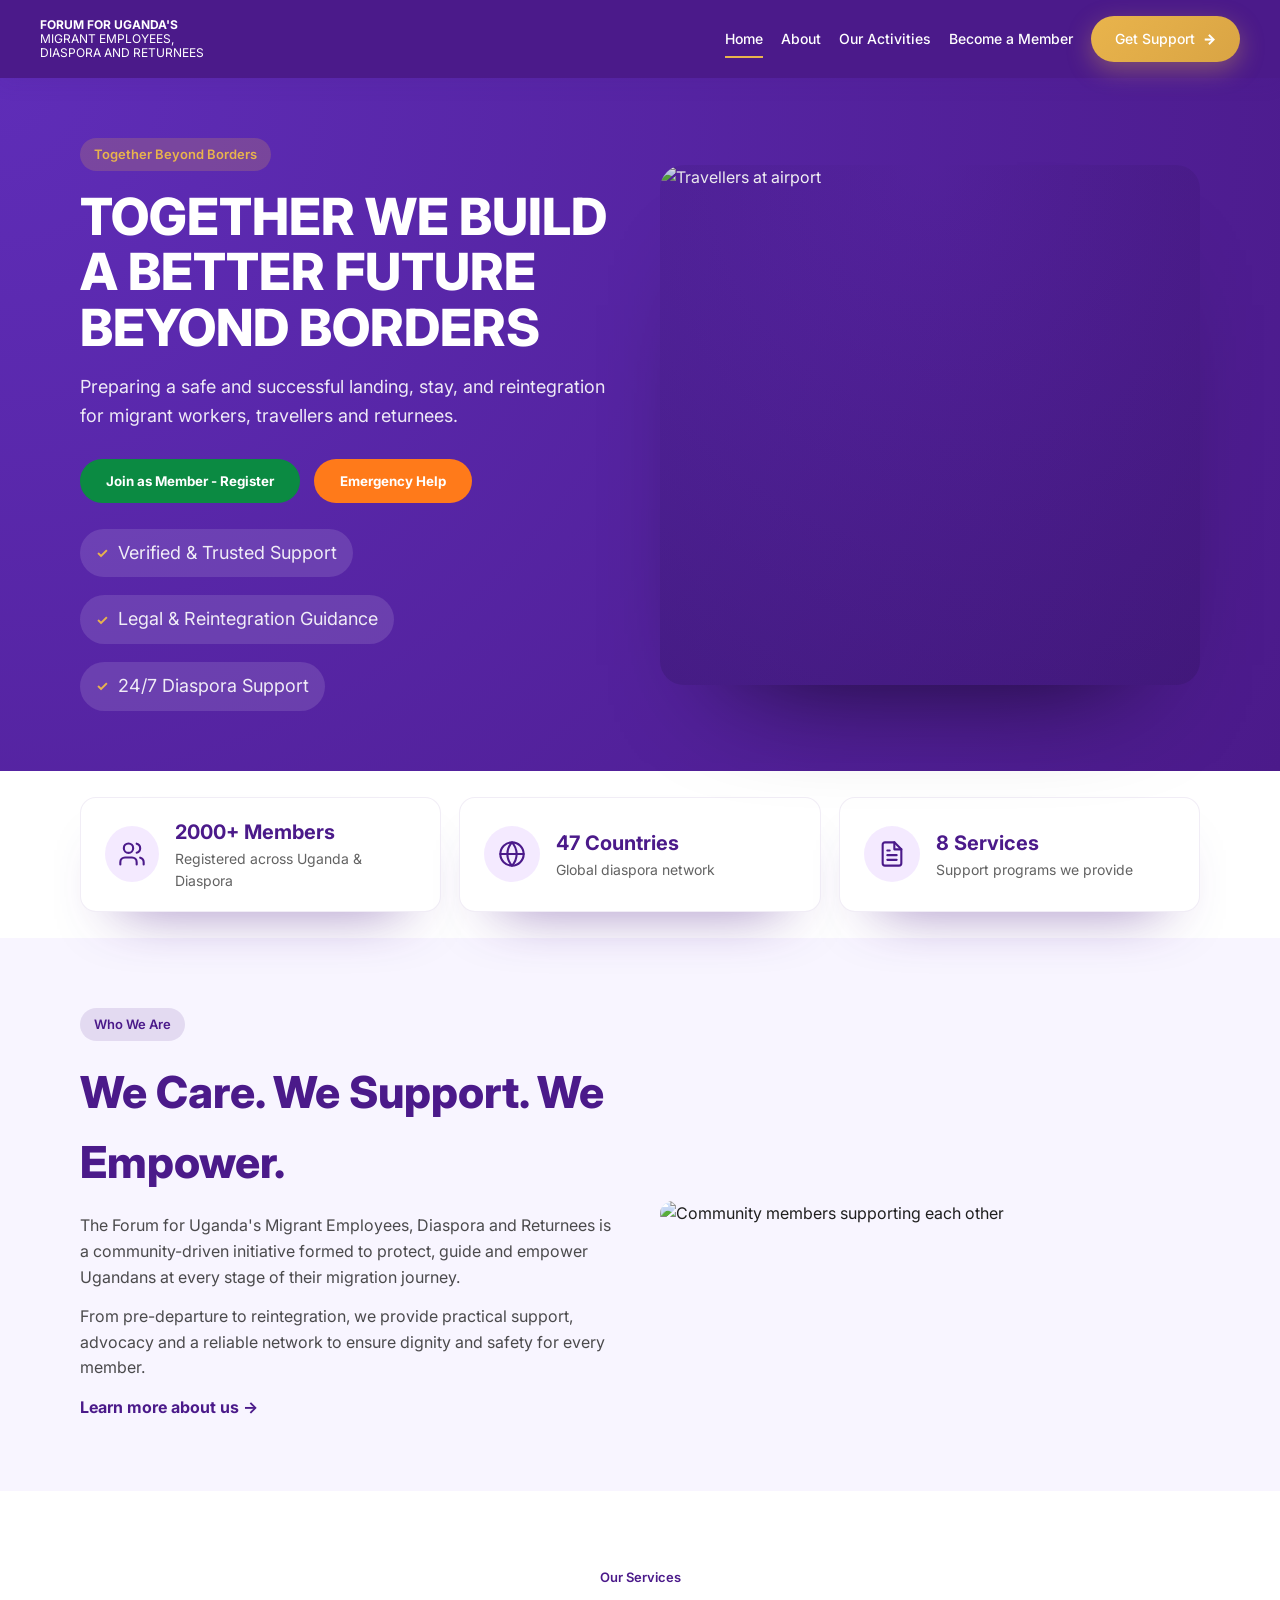
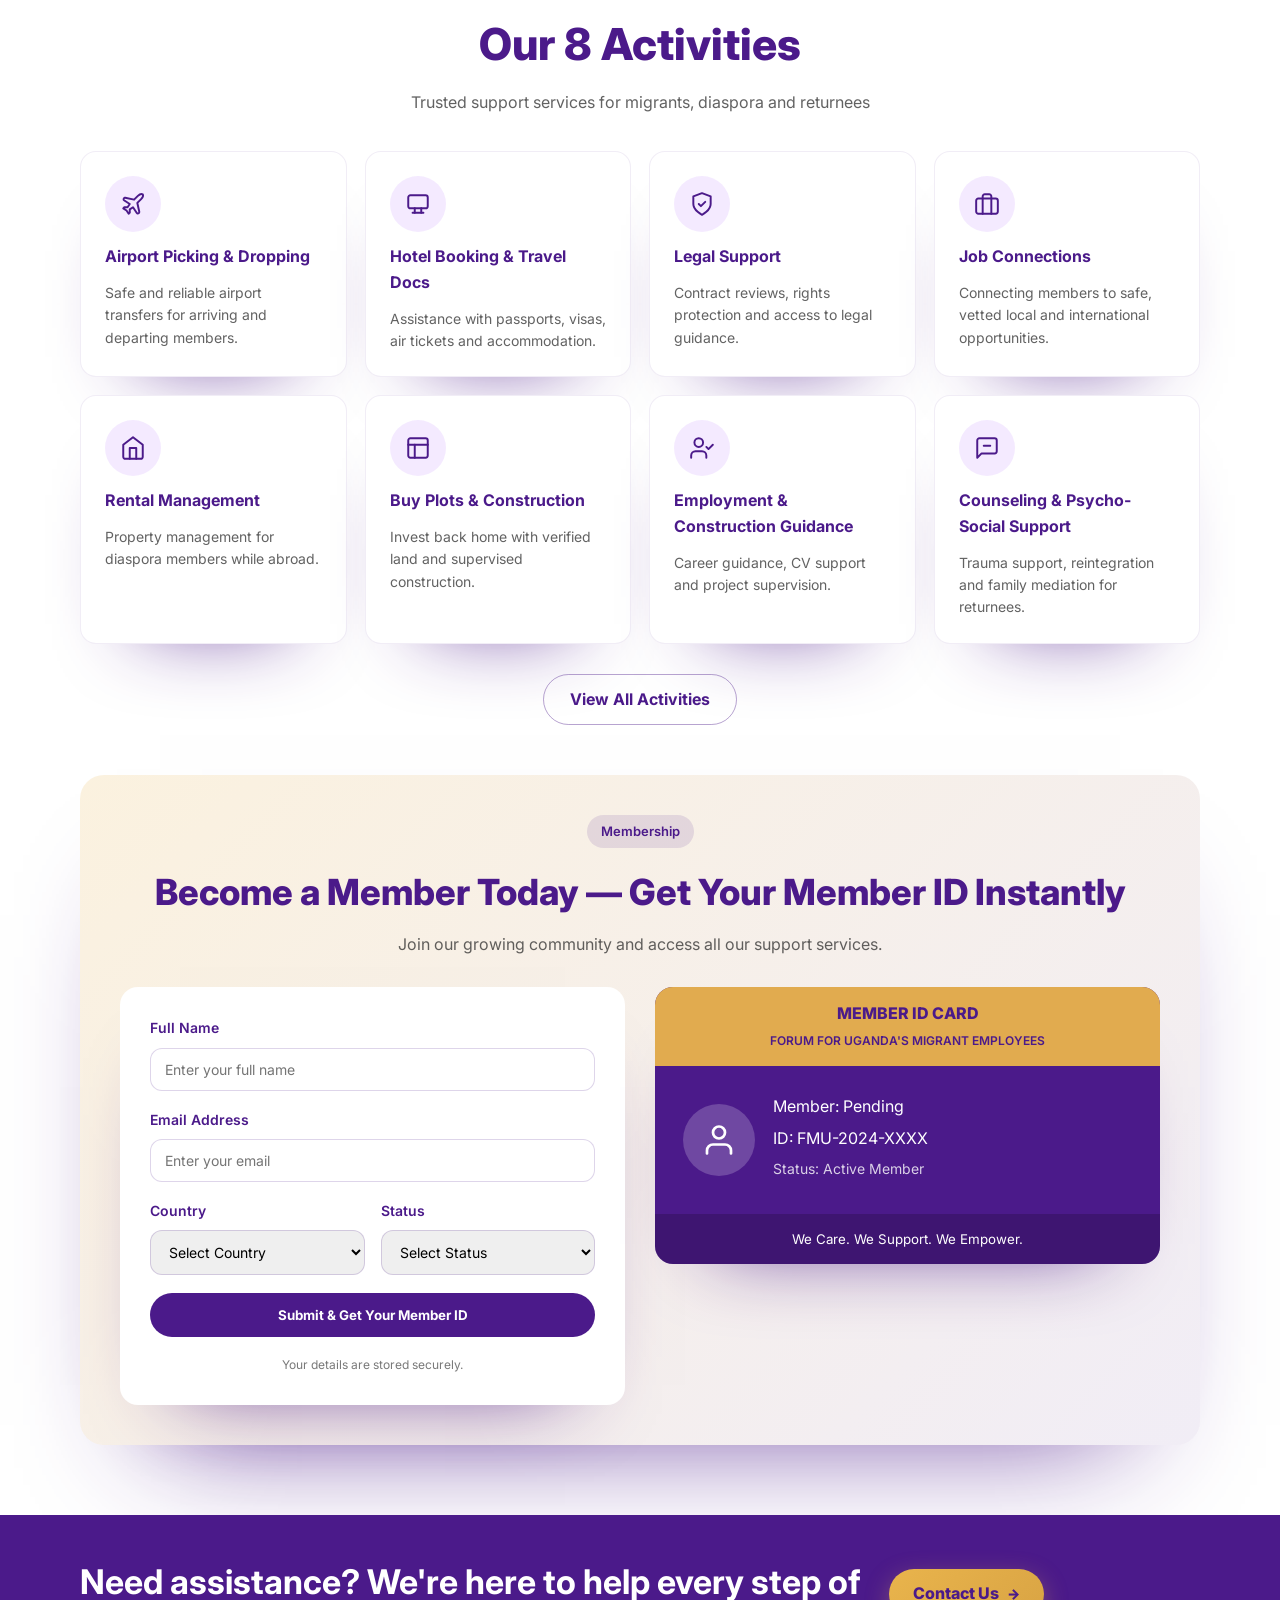
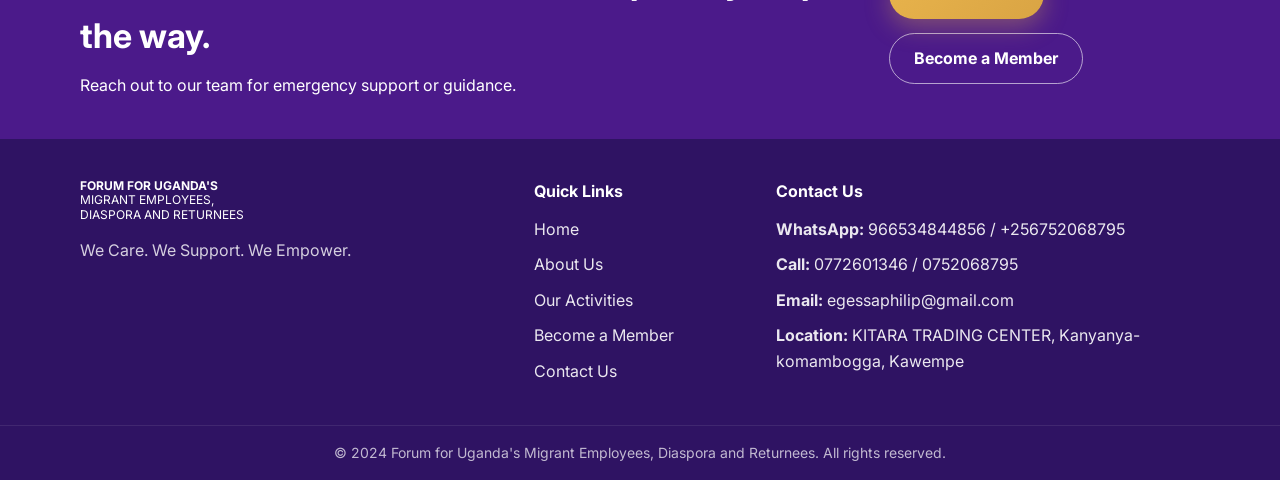
==== index.html @ 5be503ed "MEDAR first commit" ====
<!DOCTYPE html>
<html lang="en">
<head>
  <meta charset="UTF-8" />
  <meta name="viewport" content="width=device-width, initial-scale=1.0" />
  <title>FORUM FOR UGANDA'S MIGRANT EMPLOYEES, DIASPORA AND RETURNEES</title>
  <link rel="stylesheet" href="style.css" />
  <link href="https://fonts.googleapis.com/css2?family=Inter:wght@400;500;600;700;800&display=swap" rel="stylesheet">
</head>
<body>

<!-- HEADER -->
<header class="header">
  <div class="logo">
    <div>
      <strong>FORUM FOR UGANDA'S</strong><br>
      <span>MIGRANT EMPLOYEES,<br>DIASPORA AND RETURNEES</span>
    </div>
  </div>
  <nav class="nav">
    <a href="index.html" class="active">Home</a>
    <a href="about.html">About</a>
    <a href="activity.html">Our Activities</a>
    <a href="become-member.html">Become a Member</a>
    <a href="contact.html" class="btn-gold">Get Support</a>
  </nav>
</header>

<!-- HERO -->
<section class="hero">
  <div class="hero-inner">
    <div class="hero-text">
      <span class="hero-badge">Together Beyond Borders</span>
      <h1>TOGETHER WE BUILD A BETTER FUTURE BEYOND BORDERS</h1>
      <p>Preparing a safe and successful landing, stay, and reintegration for migrant workers, travellers and returnees.</p>
      <div class="hero-btns">
        <button class="btn-green" onclick="scrollToForm()">Join as Member - Register</button>
        <button class="btn-orange" onclick="window.location.href='contact.html'">Emergency Help</button>
      </div>
      <div class="hero-highlights">
        <div class="highlight-item">
          <span>✓</span>
          <p>Verified & Trusted Support</p>
        </div>
        <div class="highlight-item">
          <span>✓</span>
          <p>Legal & Reintegration Guidance</p>
        </div>
        <div class="highlight-item">
          <span>✓</span>
          <p>24/7 Diaspora Support</p>
        </div>
      </div>
    </div>
    <div class="hero-media">
      <div class="hero-img-wrapper">
        <img src="https://images.unsplash.com/photo-1436491865332-7a61a109cc05?q=80&w=1600&auto=format&fit=crop" alt="Travellers at airport">
      </div>
    </div>
  </div>
</section>

<!-- STATS -->
<section class="stats">
  <div class="stats-inner">
    <div class="stat-card">
      <div class="stat-icon">
        <svg width="28" height="28" viewBox="0 0 24 24" fill="none" stroke="currentColor" stroke-width="1.8" stroke-linecap="round" stroke-linejoin="round"><path d="M16 21v-2a4 4 0 0 0-4-4H6a4 4 0 0 0-4 4v2"/><circle cx="9" cy="7" r="4"/><path d="M22 21v-2a4 4 0 0 0-3-3.87"/><path d="M16 3.13a4 4 0 0 1 0 7.75"/></svg>
      </div>
      <div>
        <h3>2000+ Members</h3>
        <p>Registered across Uganda & Diaspora</p>
      </div>
    </div>
    <div class="stat-card">
      <div class="stat-icon">
        <svg width="28" height="28" viewBox="0 0 24 24" fill="none" stroke="currentColor" stroke-width="1.8" stroke-linecap="round" stroke-linejoin="round"><circle cx="12" cy="12" r="10"/><line x1="2" y1="12" x2="22" y2="12"/><path d="M12 2a15.3 15.3 0 0 1 4 10 15.3 15.3 0 0 1-4 10 15.3 15.3 0 0 1-4-10 15.3 15.3 0 0 1 4-10z"/></svg>
      </div>
      <div>
        <h3>47 Countries</h3>
        <p>Global diaspora network</p>
      </div>
    </div>
    <div class="stat-card">
      <div class="stat-icon">
        <svg width="28" height="28" viewBox="0 0 24 24" fill="none" stroke="currentColor" stroke-width="1.8" stroke-linecap="round" stroke-linejoin="round"><path d="M14 2H6a2 2 0 0 0-2 2v16a2 2 0 0 0 2 2h12a2 2 0 0 0 2-2V8z"/><polyline points="14 2 14 8 20 8"/><line x1="16" y1="13" x2="8" y2="13"/><line x1="16" y1="17" x2="8" y2="17"/><polyline points="10 9 9 9 8 9"/></svg>
      </div>
      <div>
        <h3>8 Services</h3>
        <p>Support programs we provide</p>
      </div>
    </div>
  </div>
</section>

<!-- ABOUT PREVIEW -->
<section class="about-preview">
  <div class="about-preview-inner">
    <div class="about-preview-text">
      <span class="section-badge">Who We Are</span>
      <h2>We Care. We Support. We Empower.</h2>
      <p>The Forum for Uganda's Migrant Employees, Diaspora and Returnees is a community-driven initiative formed to protect, guide and empower Ugandans at every stage of their migration journey.</p>
      <p>From pre-departure to reintegration, we provide practical support, advocacy and a reliable network to ensure dignity and safety for every member.</p>
      <a href="about.html" class="link-arrow">Learn more about us →</a>
    </div>
    <div class="about-preview-media">
      <img src="https://images.unsplash.com/photo-1522202176988-66273c2fd55f?q=80&w=1600&auto=format&fit=crop" alt="Community members supporting each other">
    </div>
  </div>
</section>

<!-- ACTIVITIES -->
<section class="activities">
  <div class="activities-inner">
    <div class="section-header">
      <span class="section-badge light">Our Services</span>
      <h2>Our 8 Activities</h2>
      <p class="sub">Trusted support services for migrants, diaspora and returnees</p>
    </div>
    <div class="grid">
      <div class="card">
        <div class="card-icon">
          <svg width="26" height="26" viewBox="0 0 24 24" fill="none" stroke="currentColor" stroke-width="1.8" stroke-linecap="round" stroke-linejoin="round"><path d="M17.8 19.2 16 11l3.5-3.5C21 6 21.5 4 21 3c-1-.5-3 0-4.5 1.5L13 8 4.8 6.2c-.5-.1-.9.1-1.1.5l-.3.5c-.2.5-.1 1 .3 1.3L9 12l-2 3H4l-1 1 3 2 2 3 1-1v-3l3-2 3.5 5.3c.3.4.8.5 1.3.3l.5-.2c.4-.3.6-.7.5-1.2z"/></svg>
        </div>
        <h4>Airport Picking & Dropping</h4>
        <p>Safe and reliable airport transfers for arriving and departing members.</p>
      </div>
      <div class="card">
        <div class="card-icon">
          <svg width="26" height="26" viewBox="0 0 24 24" fill="none" stroke="currentColor" stroke-width="1.8" stroke-linecap="round" stroke-linejoin="round"><rect x="3" y="4" width="18" height="12" rx="2"/><line x1="7" y1="20" x2="17" y2="20"/><line x1="9" y1="16" x2="9" y2="20"/><line x1="15" y1="16" x2="15" y2="20"/></svg>
        </div>
        <h4>Hotel Booking & Travel Docs</h4>
        <p>Assistance with passports, visas, air tickets and accommodation.</p>
      </div>
      <div class="card">
        <div class="card-icon">
          <svg width="26" height="26" viewBox="0 0 24 24" fill="none" stroke="currentColor" stroke-width="1.8" stroke-linecap="round" stroke-linejoin="round"><path d="M12 22s8-4 8-10V5l-8-3-8 3v7c0 6 8 10 8 10z"/><path d="m9 12 2 2 4-4"/></svg>
        </div>
        <h4>Legal Support</h4>
        <p>Contract reviews, rights protection and access to legal guidance.</p>
      </div>
      <div class="card">
        <div class="card-icon">
          <svg width="26" height="26" viewBox="0 0 24 24" fill="none" stroke="currentColor" stroke-width="1.8" stroke-linecap="round" stroke-linejoin="round"><rect x="2" y="7" width="20" height="14" rx="2"/><path d="M16 21V5a2 2 0 0 0-2-2h-4a2 2 0 0 0-2 2v16"/></svg>
        </div>
        <h4>Job Connections</h4>
        <p>Connecting members to safe, vetted local and international opportunities.</p>
      </div>
      <div class="card">
        <div class="card-icon">
          <svg width="26" height="26" viewBox="0 0 24 24" fill="none" stroke="currentColor" stroke-width="1.8" stroke-linecap="round" stroke-linejoin="round"><path d="m3 9 9-7 9 7v11a2 2 0 0 1-2 2H5a2 2 0 0 1-2-2z"/><polyline points="9 22 9 12 15 12 15 22"/></svg>
        </div>
        <h4>Rental Management</h4>
        <p>Property management for diaspora members while abroad.</p>
      </div>
      <div class="card">
        <div class="card-icon">
          <svg width="26" height="26" viewBox="0 0 24 24" fill="none" stroke="currentColor" stroke-width="1.8" stroke-linecap="round" stroke-linejoin="round"><rect x="3" y="3" width="18" height="18" rx="2"/><path d="M3 9h18"/><path d="M9 21V9"/></svg>
        </div>
        <h4>Buy Plots & Construction</h4>
        <p>Invest back home with verified land and supervised construction.</p>
      </div>
      <div class="card">
        <div class="card-icon">
          <svg width="26" height="26" viewBox="0 0 24 24" fill="none" stroke="currentColor" stroke-width="1.8" stroke-linecap="round" stroke-linejoin="round"><path d="M16 21v-2a4 4 0 0 0-4-4H6a4 4 0 0 0-4 4v2"/><circle cx="9" cy="7" r="4"/><polyline points="16 11 18 13 22 9"/></svg>
        </div>
        <h4>Employment & Construction Guidance</h4>
        <p>Career guidance, CV support and project supervision.</p>
      </div>
      <div class="card">
        <div class="card-icon">
          <svg width="26" height="26" viewBox="0 0 24 24" fill="none" stroke="currentColor" stroke-width="1.8" stroke-linecap="round" stroke-linejoin="round"><path d="M21 15a2 2 0 0 1-2 2H7l-4 4V5a2 2 0 0 1 2-2h14a2 2 0 0 1 2 2z"/><line x1="9" y1="10" x2="15" y2="10"/></svg>
        </div>
        <h4>Counseling & Psycho-Social Support</h4>
        <p>Trauma support, reintegration and family mediation for returnees.</p>
      </div>
    </div>
    <div class="activities-cta">
      <a href="activity.html" class="btn-outline">View All Activities</a>
    </div>

    <!-- MEMBER FORM -->
    <div id="memberForm" class="member-box">
      <div class="member-box-header">
        <span class="section-badge">Membership</span>
        <h3>Become a Member Today — Get Your Member ID Instantly</h3>
        <p>Join our growing community and access all our support services.</p>
      </div>
      <div class="member-flex">
        <form id="registerForm" class="member-form">
          <div class="form-group">
            <label for="fullName">Full Name</label>
            <input type="text" id="fullName" placeholder="Enter your full name" required>
          </div>
          <div class="form-group">
            <label for="email">Email Address</label>
            <input type="email" id="email" placeholder="Enter your email" required>
          </div>
          <div class="form-row">
            <div class="form-group">
              <label for="country">Country</label>
              <select id="country" required>
                <option value="">Select Country</option>
                <option>Uganda</option>
                <option>Saudi Arabia</option>
                <option>UAE</option>
                <option>Qatar</option>
                <option>Kuwait</option>
                <option>Oman</option>
                <option>USA</option>
                <option>UK</option>
                <option>Other</option>
              </select>
            </div>
            <div class="form-group">
              <label for="status">Status</label>
              <select id="status" required>
                <option value="">Select Status</option>
                <option>Migrant Employee Abroad</option>
                <option>Diaspora</option>
                <option>Returnee</option>
                <option>Family Member</option>
              </select>
            </div>
          </div>
          <button type="submit" class="btn-purple">Submit & Get Your Member ID</button>
          <small class="form-note">Your details are stored securely.</small>
        </form>
        <div class="id-card">
          <div class="id-card-header">
            <h4>MEMBER ID CARD</h4>
            <span>FORUM FOR UGANDA'S MIGRANT EMPLOYEES</span>
          </div>
          <div class="id-content">
            <div class="avatar">
            <svg width="36" height="36" viewBox="0 0 24 24" fill="none" stroke="currentColor" stroke-width="1.8" stroke-linecap="round" stroke-linejoin="round"><path d="M20 21v-2a4 4 0 0 0-4-4H8a4 4 0 0 0-4 4v2"/><circle cx="12" cy="7" r="4"/></svg>
          </div>
            <div class="id-details">
              <p id="idName">Member: Pending</p>
              <p id="idNumber">ID: FMU-2024-XXXX</p>
              <p class="id-status">Status: Active Member</p>
            </div>
          </div>
          <div class="id-card-footer">
            <small>We Care. We Support. We Empower.</small>
          </div>
        </div>
      </div>
    </div>
  </div>
</section>

<!-- CTA BANNER -->
<section class="cta-section">
  <div class="cta-inner">
    <div>
      <h2>Need assistance? We're here to help every step of the way.</h2>
      <p>Reach out to our team for emergency support or guidance.</p>
    </div>
    <div class="cta-actions">
      <a href="contact.html" class="btn-gold">Contact Us</a>
      <a href="become-member.html" class="btn-outline-light">Become a Member</a>
    </div>
  </div>
</section>

<!-- FOOTER -->
<footer class="footer">
  <div class="footer-inner">
    <div class="footer-brand">
      <div class="logo">
        <div>
          <strong>FORUM FOR UGANDA'S</strong><br>
          <span>MIGRANT EMPLOYEES,<br>DIASPORA AND RETURNEES</span>
        </div>
      </div>
      <p>We Care. We Support. We Empower.</p>
    </div>
    <div class="footer-links">
      <h4>Quick Links</h4>
      <ul>
        <li><a href="index.html">Home</a></li>
        <li><a href="about.html">About Us</a></li>
        <li><a href="activity.html">Our Activities</a></li>
        <li><a href="become-member.html">Become a Member</a></li>
        <li><a href="contact.html">Contact Us</a></li>
      </ul>
    </div>
    <div class="footer-contact">
      <h4>Contact Us</h4>
      <p><strong>WhatsApp:</strong> 966534844856 / +256752068795</p>
      <p><strong>Call:</strong> 0772601346 / 0752068795</p>
      <p><strong>Email:</strong> egessaphilip@gmail.com</p>
      <p><strong>Location:</strong> KITARA TRADING CENTER, Kanyanya-komambogga, Kawempe</p>
    </div>
  </div>
  <div class="footer-bottom">
    <p>© 2024 Forum for Uganda's Migrant Employees, Diaspora and Returnees. All rights reserved.</p>
  </div>
</footer>

<script src="app.js"></script>
</body>
</html>
---- style.css ----
*{margin:0;padding:0;box-sizing:border-box;font-family:'Inter',sans-serif}
:root{--purple:#4B1A8A;--gold:#E9B44C;--green:#0B8A42;--light:#F8F5FF;--text:#1F1F1F}
body{color:var(--text);line-height:1.6}
.header{background:var(--purple);color:white;display:flex;justify-content:space-between;align-items:center;padding:16px 40px;position:sticky;top:0;z-index:10;box-shadow:0 4px 20px rgba(75,26,138,0.12)}
.logo{display:flex;gap:12px;align-items:center;font-size:12px;line-height:1.2}
.logo-icon{font-size:28px}
.nav{display:flex;align-items:center;gap:18px;flex-wrap:wrap}
.nav a{color:white;text-decoration:none;font-size:14px;font-weight:500;position:relative}
.nav a.active::after{content:'';position:absolute;left:0;bottom:-8px;width:100%;height:2px;background:var(--gold)}
.nav a:hover{opacity:0.9}
.btn-gold{position:relative;display:inline-flex;align-items:center;gap:8px;background:linear-gradient(135deg,var(--gold),#d9a444);color:var(--purple);padding:12px 24px;border-radius:999px;font-weight:800;text-decoration:none;border:none;cursor:pointer;box-shadow:0 8px 24px rgba(233,180,76,0.35);transition:all 0.25s ease}
.btn-gold::after{content:'→';font-size:14px;font-weight:900;transition:transform 0.25s ease}
.btn-gold:hover{transform:translateY(-2px);box-shadow:0 14px 32px rgba(233,180,76,0.5);filter:brightness(1.1)}
.btn-gold:hover::after{transform:translateX(4px)}
.btn-gold:active{transform:translateY(0);box-shadow:0 6px 16px rgba(233,180,76,0.3)}

/* HERO */
.hero{background:radial-gradient(circle at top left, #5F2DB8, var(--purple));color:white}
.hero-inner{max-width:1200px;margin:0 auto;display:grid;grid-template-columns:repeat(2,minmax(0,1fr));gap:40px;align-items:center;padding:60px 40px}
.hero-badge{display:inline-flex;padding:6px 14px;border-radius:999px;background:rgba(233,180,76,0.2);color:var(--gold);font-weight:600;font-size:13px;margin-bottom:18px}
.hero-text h1{font-size:clamp(32px,4vw,56px);line-height:1.08;font-weight:800;margin-bottom:18px}
.hero-text p{font-size:clamp(16px,2vw,18px);opacity:0.9;max-width:540px}
.hero-btns{margin-top:28px;display:flex;gap:14px;flex-wrap:wrap}
.btn-green{background:var(--green);color:white;border:none;padding:14px 26px;border-radius:999px;font-weight:700;cursor:pointer;text-decoration:none;display:inline-flex;align-items:center;gap:8px}
.btn-orange{background:#FF7A1A;color:white;border:none;padding:14px 26px;border-radius:999px;font-weight:700;cursor:pointer;text-decoration:none;display:inline-flex;align-items:center;gap:8px}
.btn-green:hover,.btn-orange:hover{filter:brightness(1.05)}
.hero-highlights{margin-top:26px;display:flex;flex-wrap:wrap;gap:18px}
.highlight-item{display:flex;align-items:center;gap:10px;background:rgba(255,255,255,0.12);padding:10px 16px;border-radius:999px;font-size:14px}
.highlight-item span{color:var(--gold);font-weight:700}
.hero-media{position:relative}
.hero-img-wrapper{position:relative;border-radius:24px;overflow:hidden;box-shadow:0 60px 120px -80px rgba(0,0,0,0.9)}
.hero-img-wrapper::after{content:'';position:absolute;inset:0;background:radial-gradient(circle at top, transparent, rgba(31,13,66,0.25))}
.hero-img-wrapper img{width:100%;height:520px;object-fit:cover;display:block}

/* STATS */
.stats{background:white}
.stats-inner{max-width:1200px;margin:0 auto;display:grid;grid-template-columns:repeat(3,minmax(0,1fr));gap:18px;padding:26px 40px}
.stat-card{display:flex;align-items:center;gap:16px;background:white;border-radius:16px;padding:18px 24px;box-shadow:0 30px 60px -40px rgba(75,26,138,0.8);border:1px solid rgba(75,26,138,0.08)}
.stat-icon{width:56px;height:56px;border-radius:50%;display:flex;align-items:center;justify-content:center;background:rgba(243,232,255,0.9);color:var(--purple)}
.stat-card h3{color:var(--purple);font-size:20px}
.stat-card p{font-size:14px;color:rgba(31,31,31,0.7)}

/* ABOUT PREVIEW */
.about-preview{background:var(--light)}
.about-preview-inner{max-width:1200px;margin:0 auto;display:grid;grid-template-columns:repeat(2,minmax(0,1fr));gap:40px;align-items:center;padding:70px 40px}
.section-badge{display:inline-flex;padding:6px 14px;border-radius:999px;background:rgba(75,26,138,0.12);color:var(--purple);font-weight:600;font-size:13px;margin-bottom:16px}
.section-badge.light{background:rgba(255,255,255,0.8)}
.about-preview-text h2{font-size:clamp(28px,4vw,44px);color:var(--purple);font-weight:800;margin-bottom:16px}
.about-preview-text p{margin-bottom:14px;color:rgba(31,31,31,0.8)}
.link-arrow{color:var(--purple);font-weight:700;text-decoration:none;display:inline-flex;align-items:center;gap:8px}
.about-preview-media img{width:100%;border-radius:24px;height:420px;object-fit:cover;box-shadow:0 60px 120px -80px rgba(75,26,138,0.9)}

/* ACTIVITIES */
.activities{background:white}
.activities-inner{max-width:1200px;margin:0 auto;padding:70px 40px}
.section-header{text-align:center;margin-bottom:36px}
.section-header h2{font-size:clamp(28px,4vw,44px);color:var(--purple);font-weight:800;margin-bottom:10px}
.section-header .sub{color:rgba(31,31,31,0.7)}
.grid{display:grid;grid-template-columns:repeat(4,minmax(0,1fr));gap:18px}
.card{background:white;border-radius:16px;padding:24px;text-align:left;box-shadow:0 40px 80px -60px rgba(75,26,138,0.9);border:1px solid rgba(75,26,138,0.08);display:flex;flex-direction:column;gap:12px;transition:transform 0.2s ease, box-shadow 0.2s ease}
.card:hover{transform:translateY(-6px);box-shadow:0 50px 90px -60px rgba(75,26,138,0.95)}
.card-icon{width:56px;height:56px;border-radius:50%;display:flex;align-items:center;justify-content:center;background:rgba(243,232,255,0.9);color:var(--purple)}
.card h4{font-size:16px;color:var(--purple)}
.card p{font-size:14px;color:rgba(31,31,31,0.7)}
.activities-cta{text-align:center;margin-top:30px}
.btn-outline{display:inline-flex;padding:12px 26px;border-radius:999px;border:1px solid rgba(75,26,138,0.4);color:var(--purple);font-weight:700;text-decoration:none}

/* MEMBER BOX */
.member-box{margin-top:50px;background:linear-gradient(135deg, rgba(233,180,76,0.18), rgba(75,26,138,0.08));border-radius:24px;padding:40px;box-shadow:0 60px 120px -80px rgba(75,26,138,0.9)}
.member-box-header{text-align:center;margin-bottom:30px}
.member-box-header h3{font-size:clamp(24px,3vw,36px);color:var(--purple);font-weight:800;margin-bottom:10px}
.member-box-header p{color:rgba(31,31,31,0.7)}
.member-flex{display:grid;grid-template-columns:repeat(2,minmax(0,1fr));gap:30px;align-items:start}
.member-form{background:white;border-radius:18px;padding:30px;display:flex;flex-direction:column;gap:18px;box-shadow:0 40px 80px -60px rgba(75,26,138,0.9)}
.form-group{display:flex;flex-direction:column;gap:8px;text-align:left}
.form-group label{font-weight:600;font-size:14px;color:var(--purple)}
.member-form input,.member-form select{padding:12px 14px;border-radius:12px;border:1px solid rgba(75,26,138,0.18);font-size:14px}
.form-row{display:grid;grid-template-columns:repeat(2,minmax(0,1fr));gap:16px}
.btn-purple{background:var(--purple);color:white;border:none;padding:14px;border-radius:999px;font-weight:700;cursor:pointer}
.form-note{font-size:12px;color:rgba(31,31,31,0.6);text-align:center}
.id-card{background:var(--purple);color:white;border-radius:18px;overflow:hidden;box-shadow:0 40px 80px -60px rgba(75,26,138,0.95)}
.id-card-header{background:rgba(233,180,76,0.95);color:var(--purple);text-align:center;padding:14px}
.id-card-header h4{font-weight:800}
.id-card-header span{font-size:12px;font-weight:600}
.id-content{display:flex;gap:18px;align-items:center;padding:28px}
.avatar{width:72px;height:72px;border-radius:50%;background:rgba(255,255,255,0.2);display:flex;align-items:center;justify-content:center;color:white}
.id-details p{margin-bottom:6px}
.id-status{opacity:0.8;font-size:14px}
.id-card-footer{background:rgba(0,0,0,0.18);text-align:center;padding:12px}

/* CTA */
.cta-section{background:var(--purple);color:white}
.cta-inner{max-width:1200px;margin:0 auto;display:flex;justify-content:space-between;align-items:center;gap:24px;padding:40px}
.cta-inner h2{font-size:clamp(24px,3vw,34px);margin-bottom:10px}
.cta-actions{display:flex;gap:14px;flex-wrap:wrap}
.btn-outline-light{display:inline-flex;padding:12px 24px;border-radius:999px;border:1px solid rgba(255,255,255,0.6);color:white;font-weight:700;text-decoration:none}

/* FOOTER */
.footer{background:#2F1363;color:white}
.footer-inner{max-width:1200px;margin:0 auto;display:grid;grid-template-columns:2fr 1fr 2fr;gap:30px;padding:40px}
.footer-brand p{margin-top:16px;opacity:0.8}
.footer-links h4,.footer-contact h4{margin-bottom:12px}
.footer-links ul{list-style:none;display:flex;flex-direction:column;gap:10px}
.footer-links a{color:white;text-decoration:none;opacity:0.9}
.footer-contact p{margin-bottom:10px;opacity:0.9}
.footer-bottom{border-top:1px solid rgba(255,255,255,0.12);text-align:center;padding:16px;font-size:14px;opacity:0.7}

@media(max-width:1100px){
  .hero-inner,.about-preview-inner,.member-flex,.cta-inner,.footer-inner{grid-template-columns:1fr}
  .grid{grid-template-columns:repeat(2,minmax(0,1fr))}
  .stats-inner{grid-template-columns:1fr}
}
@media(max-width:720px){
  .header{flex-direction:column;gap:14px}
  .nav{justify-content:center}
  .hero-inner{padding:40px 24px}
  .hero-img-wrapper img{height:360px}
  .about-preview-inner{padding:50px 24px}
  .activities-inner{padding:50px 24px}
  .member-box{padding:26px}
  .form-row{grid-template-columns:1fr}
  .grid{grid-template-columns:1fr}
  .footer-inner{padding:30px 24px}
  .cta-inner{flex-direction:column;text-align:center;padding:30px 24px}
}

/* ABOUT PAGE STYLES */
.about-hero{
  background:#E9D5FF;
  text-align:center;
  padding:50px 20px;
  color:#4B1A8A;
}
.about-hero h1{font-size:42px;font-weight:800;border-bottom:4px solid #E9B44C;display:inline-block;padding-bottom:10px}
.about-hero p{margin-top:15px;font-size:18px;color:#333}
.about-content{padding:30px 40px;background:#F3E8FF}
.about-grid{display:grid;grid-template-columns:300px 1fr 380px;gap:20px}
.story h2{color:#4B1A8A;font-size:32px;border-bottom:3px solid #E9B44C;display:inline-block}
.story p{margin-top:15px;text-align:justify;line-height:1.6;font-size:14px}
.mid-cards{display:grid;grid-template-columns:1fr 1fr;gap:15px}
.small-card{background:white;padding:15px;border-radius:10px;text-align:left;box-shadow:0 2px 6px rgba(0,0,0,0.08)}
.small-card h4{color:#4B1A8A;margin-bottom:8px}
.small-card ul{font-size:12px;padding-left:15px}
.community-img{width:100%;height:220px;object-fit:cover;border-radius:12px}
.founder-card{background:white;padding:15px;border-radius:12px;margin-top:15px}
.founder-flex{display:flex;gap:15px;text-align:left;margin-top:10px}
.founder-img{width:80px;height:80px;border-radius:8px;object-fit:cover}
.founder-card p{font-size:11px;margin-top:10px;line-height:1.4}
.join-community{background:#4B1A8A;color:white;text-align:center;padding:40px 20px}
.join-community h2{font-size:28px;border-bottom:3px solid #E9B44C;display:inline-block;padding-bottom:5px}
.join-community p{margin:15px 0}
.join-community button{padding:12px 25px;font-weight:700;border:none;border-radius:6px;cursor:pointer}

/* OUR ACTIVITIES PAGE */
.activities-page{padding:40px;background:#F8F5FF}
.act-grid{display:grid;grid-template-columns:repeat(4,1fr);gap:20px}
.act-card{background:white;padding:20px;border-radius:12px;border-top:4px solid #E9B44C;text-align:left;box-shadow:0 4px 12px rgba(0,0,0,0.06);display:flex;flex-direction:column}
.act-card.highlight{border-top-color:#4B1A8A;background:#FFFBEA}
.act-card.support{border-top-color:#0B8A42}
.act-icon{font-size:32px;background:#F3E8FF;width:60px;height:60px;display:flex;align-items:center;justify-content:center;border-radius:50%;margin-bottom:12px;color:var(--purple)}
.act-card h3{font-size:14px;color:#4B1A8A;margin-bottom:8px;line-height:1.3}
.act-card p{font-size:12px;color:#444;line-height:1.5}
.act-card ul{margin:12px 0;font-size:11px;color:#666;padding-left:15px}
.act-card button{margin-top:auto;background:#4B1A8A;color:white;border:none;padding:10px;border-radius:6px;font-size:12px;font-weight:600;cursor:pointer}
.act-card button:hover{background:#E9B44C;color:#4B1A8A}
.cta-banner{background:#4B1A8A;color:white;text-align:center;padding:30px;border-radius:12px;margin-top:30px;display:flex;justify-content:space-between;align-items:center}
.cta-banner button{background:#E9B44C;color:#4B1A8A;border:none;padding:12px 20px;border-radius:8px;font-weight:800;cursor:pointer}
@media(max-width:1100px){.act-grid{grid-template-columns:1fr 1fr}.cta-banner{flex-direction:column;gap:15px}}
@media(max-width:600px){.act-grid{grid-template-columns:1fr}}
/* BECOME A MEMBER PAGE */
.member-hero{background:#F3E8FF;text-align:center;padding:40px 20px}
.member-hero h1{font-size:36px;color:#4B1A8A}
.member-hero span{color:#0B8A42;font-weight:800}
.form-section{background:#F8F5FF;padding:30px 40px}
.form-container{display:grid;grid-template-columns:2fr 380px;gap:30px;max-width:1200px;margin:auto}
.form-container form{background:white;padding:25px;border-radius:12px;box-shadow:0 4px 12px rgba(0,0,0,0.08)}
.form-container h3{color:#4B1A8A;font-size:15px;margin:20px 0 10px;border-left:4px solid #E9B44C;padding-left:8px}
.two-col{display:grid;grid-template-columns:1fr 1fr;gap:12px;margin-bottom:12px}
.form-container input,.form-container select{width:100%;padding:12px;border:1px solid #ddd;border-radius:8px;font-size:13px}
.checkbox-grid{display:grid;grid-template-columns:1fr 1fr;gap:10px;font-size:13px;text-align:left}
.submit-btn{background:#0B8A42;color:white;width:100%;padding:14px;border:none;border-radius:8px;font-weight:800;font-size:15px;cursor:pointer;margin-top:15px}
.submit-btn:hover{background:#4B1A8A}
.secure{text-align:center;font-size:11px;color:#666;margin-top:10px}
.preview-col{position:sticky;top:20px;height:fit-content}
.id-preview{background:white;padding:20px;border-radius:12px;box-shadow:0 4px 12px rgba(0,0,0,0.08)}
.preview-card{border:2px solid #4B1A8A;border-radius:10px;overflow:hidden;margin-top:10px}
.pc-header{background:#4B1A8A;color:#E9B44C;padding:8px;text-align:center;font-size:10px;font-weight:800}
.pc-body{display:flex;gap:15px;padding:15px;text-align:left}
.pc-avatar{width:50px;height:50px;background:#eee;border-radius:50%;display:flex;align-items:center;justify-content:center;color:var(--purple)}
.pc-body p{font-size:12px;margin-bottom:4px}
.pc-footer{background:#E9B44C;color:#4B1A8A;text-align:center;padding:6px;font-size:10px;font-weight:700}
.benefits{background:#4B1A8A;color:white;padding:20px;border-radius:12px;margin-top:20px;text-align:left}
.benefits ul{font-size:12px;margin:10px 0 15px 15px;line-height:1.8}
.contact-mini{background:white;color:#4B1A8A;padding:10px;border-radius:8px;font-size:12px}
@media(max-width:900px){.form-container{grid-template-columns:1fr}.two-col,.checkbox-grid{grid-template-columns:1fr}}
/* CONTACT PAGE */
.contact-section{padding:30px 40px;background:#F8F5FF}
.contact-grid{display:grid;grid-template-columns:400px 1fr;gap:30px;max-width:1200px;margin:auto}
.info-card{background:white;padding:18px;border-radius:12px;display:flex;gap:15px;text-align:left;box-shadow:0 4px 12px rgba(0,0,0,0.06);margin-bottom:15px}
.info-card .icon{font-size:28px;background:#F3E8FF;width:50px;height:50px;display:flex;align-items:center;justify-content:center;border-radius:50%;flex-shrink:0;color:var(--purple)}
.info-card h4{font-size:14px;color:#4B1A8A}
.info-card p{font-size:13px;margin:5px 0}
.info-card a{color:#0B8A42;text-decoration:none;font-weight:600}
.info-card small{font-size:10px;color:#888}
.info-card.location{border-left:4px solid #E9B44C}
.info-card.location button{background:#4B1A8A;color:white;border:none;padding:8px 12px;border-radius:6px;font-size:11px;margin-top:8px;cursor:pointer}
.emergency-box{background:#FFE5E5;border:2px solid #FF4444;padding:15px;border-radius:12px;text-align:left;margin-top:10px}
.emergency-box h4{color:#CC0000;font-size:13px}
.emergency-box p{font-size:11px;margin:8px 0}
.btn-red{background:#CC0000;color:white;border:none;padding:10px 15px;border-radius:6px;font-weight:700;cursor:pointer;width:100%}
.form-col form{background:white;padding:25px;border-radius:12px;box-shadow:0 4px 12px rgba(0,0,0,0.08);text-align:left}
.form-col h3{color:#4B1A8A;margin-bottom:5px}
.form-col input,.form-col select,.form-col textarea{width:100%;padding:12px;border:1px solid #ddd;border-radius:8px;margin-bottom:12px;font-size:13px;font-family:inherit}
.map-box{background:white;padding:15px;border-radius:12px;margin-top:20px;box-shadow:0 4px 12px rgba(0,0,0,0.06)}
.map-box h4{font-size:13px;color:#4B1A8A;margin-bottom:10px;text-align:left}
@media(max-width:900px){.contact-grid{grid-template-columns:1fr}}
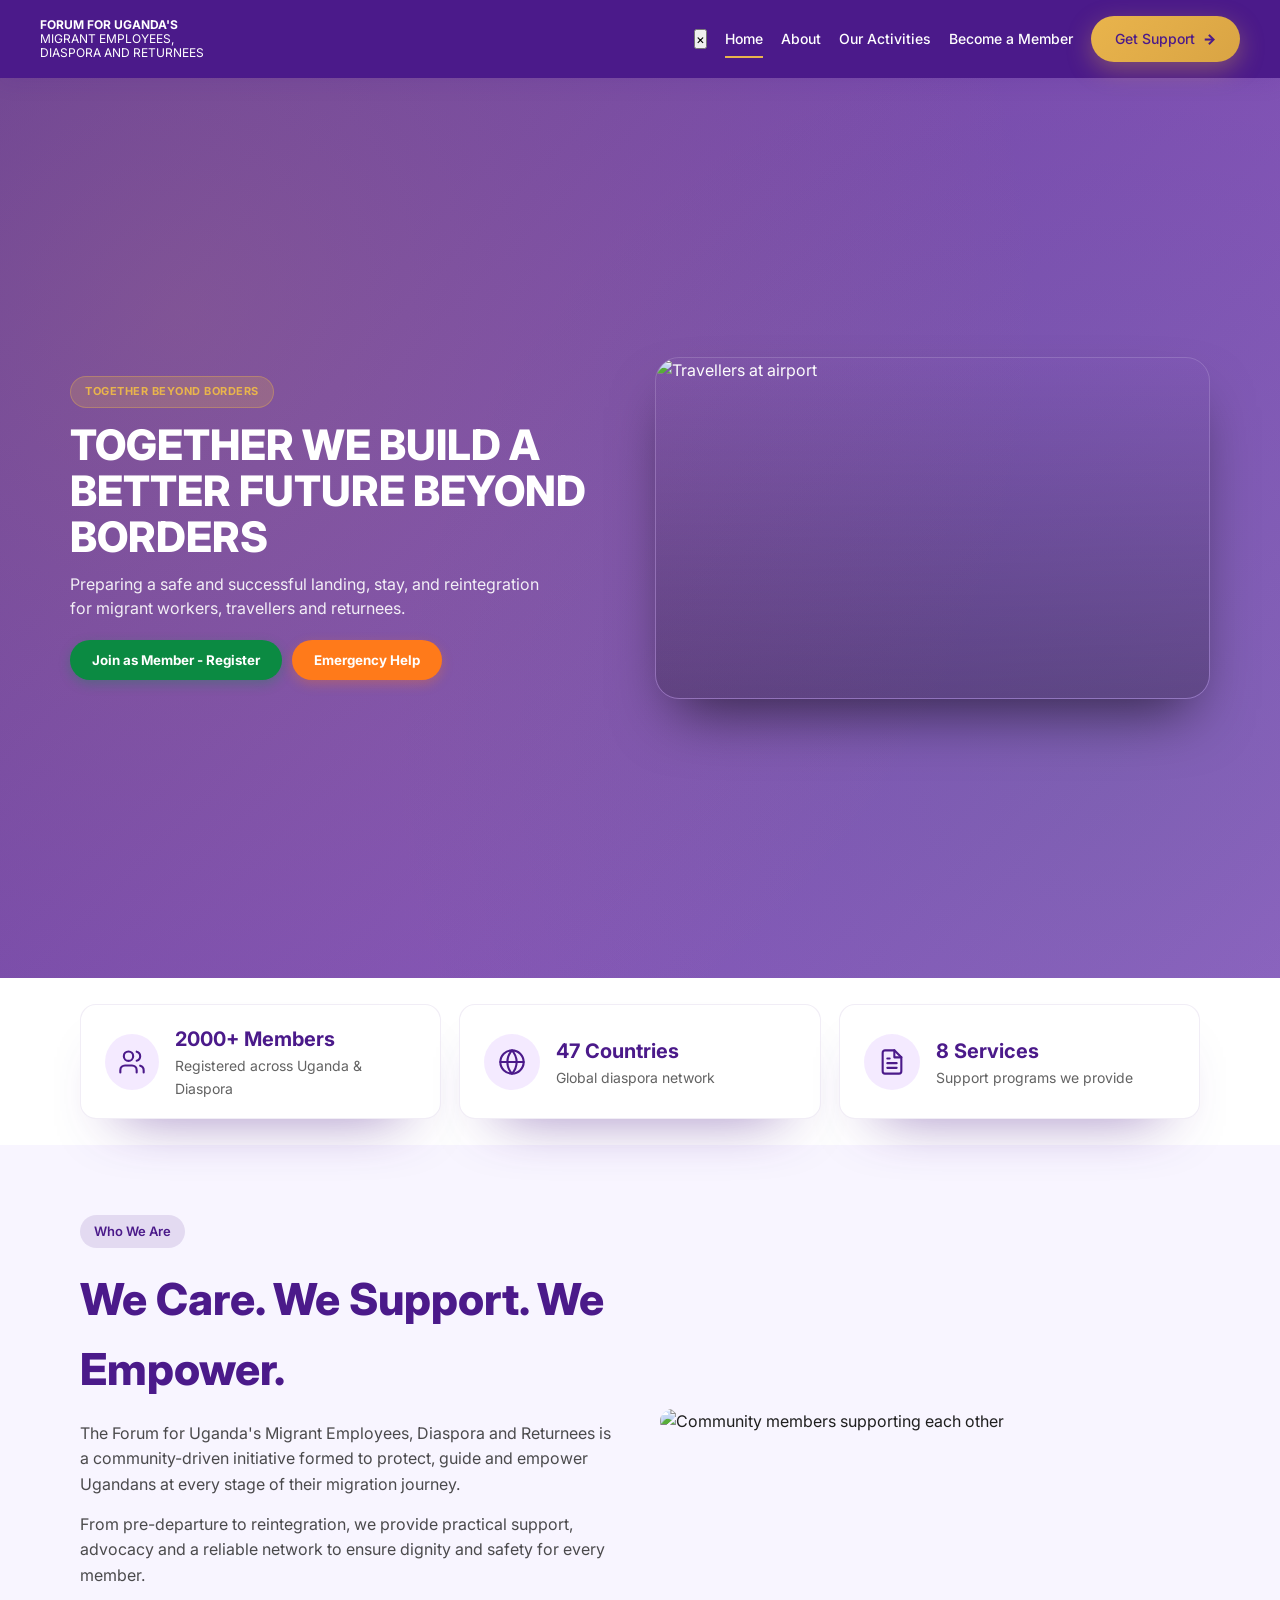
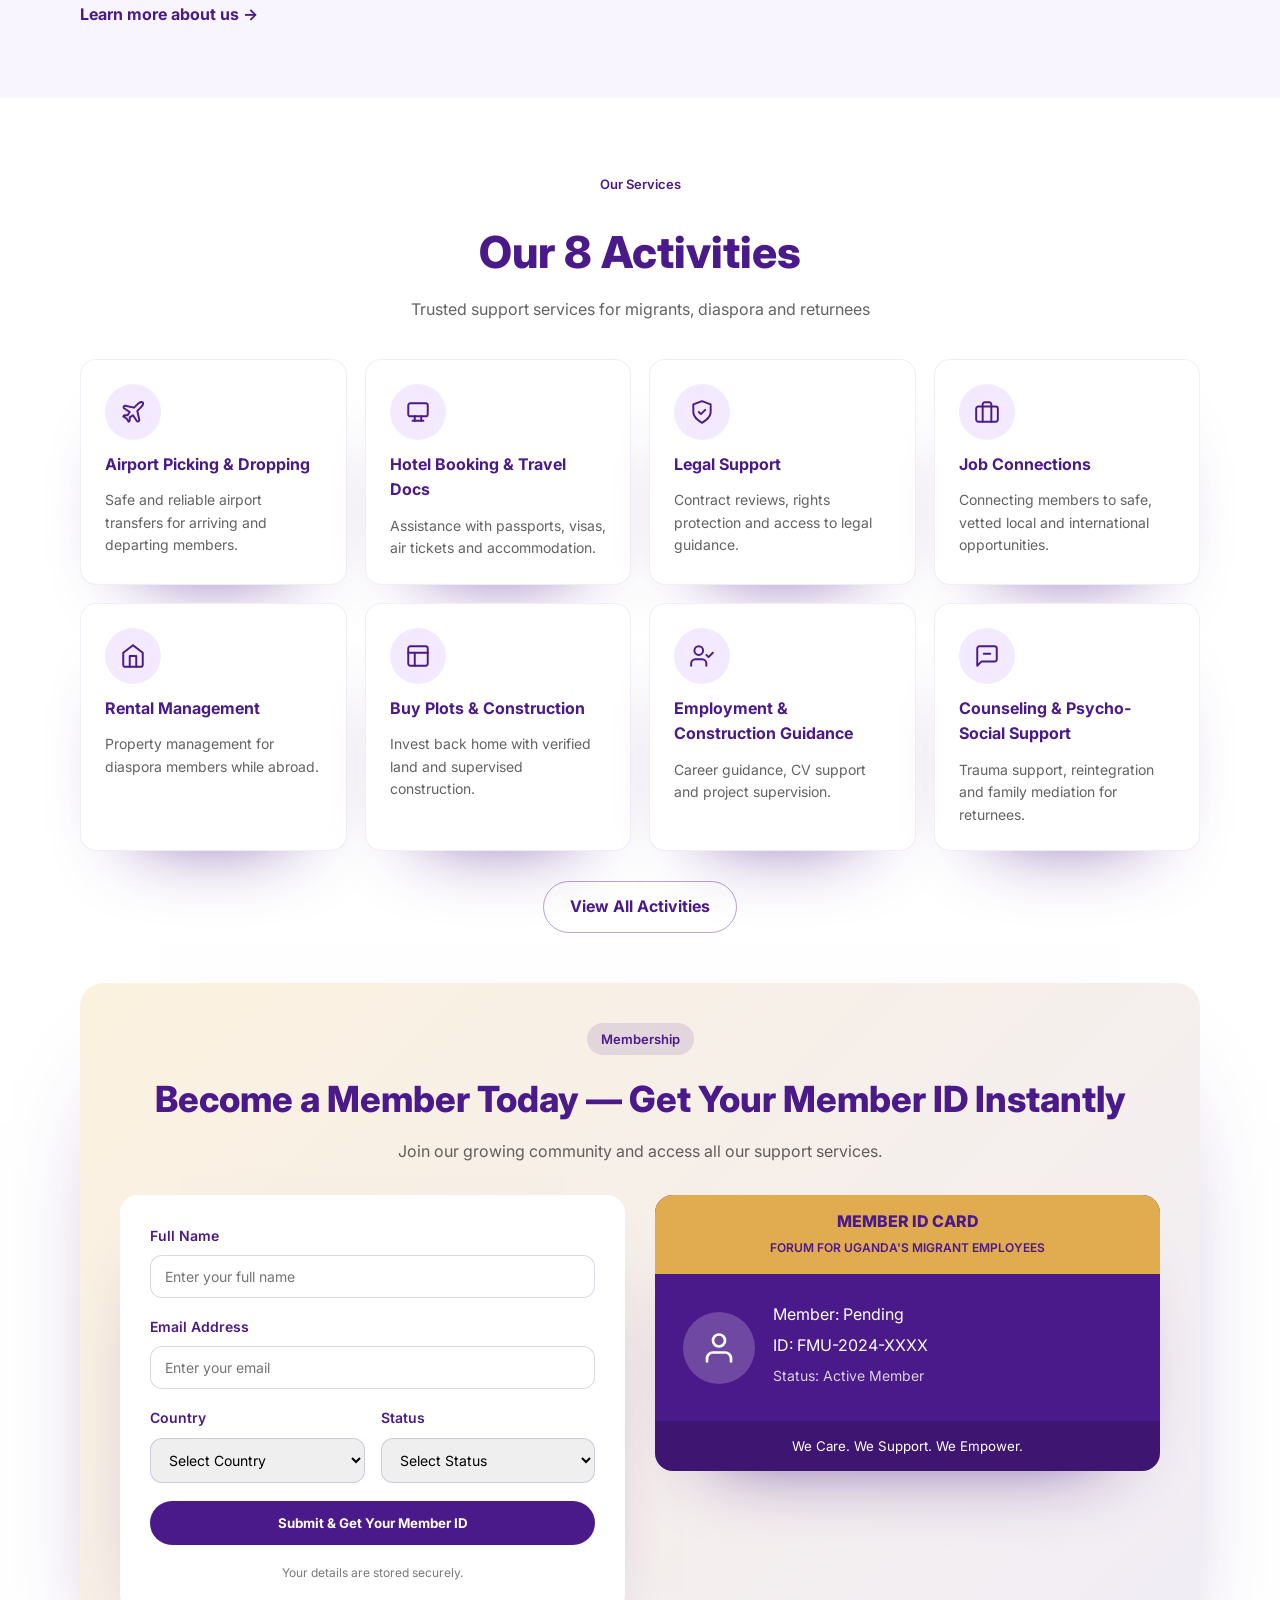
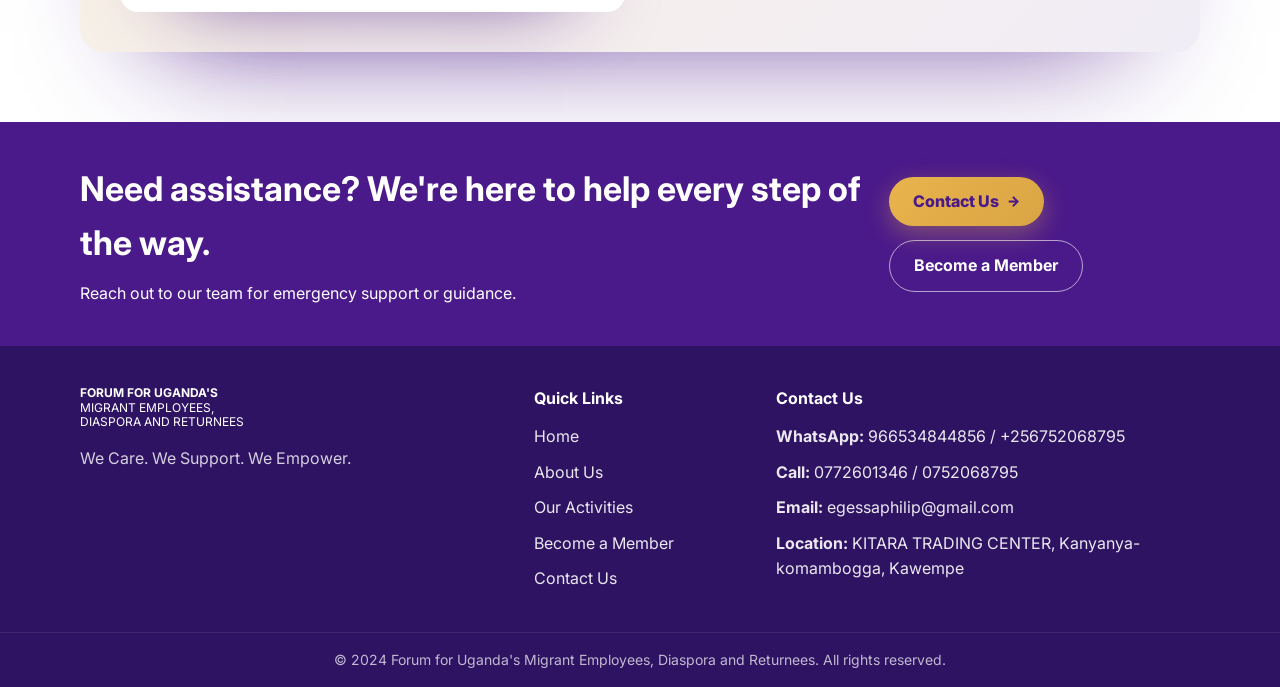
==== commit 1a0919d2: "responsiveness" ====
--- a/index.html
+++ b/index.html
@@ -18,11 +18,15 @@
     </div>
   </div>
   <nav class="nav">
-    <a href="index.html" class="active">Home</a>
-    <a href="about.html">About</a>
-    <a href="activity.html">Our Activities</a>
-    <a href="become-member.html">Become a Member</a>
-    <a href="contact.html" class="btn-gold">Get Support</a>
+    <button class="menu-toggle" onclick="toggleMenu()">☰</button>
+    <div class="nav-links">
+      <button class="nav-close" onclick="toggleMenu()">×</button>
+      <a href="index.html" class="active">Home</a>
+      <a href="about.html">About</a>
+      <a href="activity.html">Our Activities</a>
+      <a href="become-member.html">Become a Member</a>
+      <a href="contact.html" class="btn-gold">Get Support</a>
+    </div>
   </nav>
 </header>
 
@@ -36,20 +40,6 @@
       <div class="hero-btns">
         <button class="btn-green" onclick="scrollToForm()">Join as Member - Register</button>
         <button class="btn-orange" onclick="window.location.href='contact.html'">Emergency Help</button>
-      </div>
-      <div class="hero-highlights">
-        <div class="highlight-item">
-          <span>✓</span>
-          <p>Verified & Trusted Support</p>
-        </div>
-        <div class="highlight-item">
-          <span>✓</span>
-          <p>Legal & Reintegration Guidance</p>
-        </div>
-        <div class="highlight-item">
-          <span>✓</span>
-          <p>24/7 Diaspora Support</p>
-        </div>
       </div>
     </div>
     <div class="hero-media">
--- a/style.css
+++ b/style.css
@@ -5,9 +5,12 @@
 .logo{display:flex;gap:12px;align-items:center;font-size:12px;line-height:1.2}
 .logo-icon{font-size:28px}
 .nav{display:flex;align-items:center;gap:18px;flex-wrap:wrap}
-.nav a{color:white;text-decoration:none;font-size:14px;font-weight:500;position:relative}
-.nav a.active::after{content:'';position:absolute;left:0;bottom:-8px;width:100%;height:2px;background:var(--gold)}
-.nav a:hover{opacity:0.9}
+.menu-toggle{display:none;background:none;border:none;color:white;font-size:26px;cursor:pointer;align-self:center}
+.nav-links{display:flex;align-items:center;gap:18px;flex-wrap:wrap}
+.nav-links a{color:white;text-decoration:none;font-size:14px;font-weight:500;position:relative}
+.nav-links a.active::after{content:'';position:absolute;left:0;bottom:-8px;width:100%;height:2px;background:var(--gold)}
+.nav-links a:hover{opacity:0.9}
+.nav-links a.btn-gold{color:var(--purple)}
 .btn-gold{position:relative;display:inline-flex;align-items:center;gap:8px;background:linear-gradient(135deg,var(--gold),#d9a444);color:var(--purple);padding:12px 24px;border-radius:999px;font-weight:800;text-decoration:none;border:none;cursor:pointer;box-shadow:0 8px 24px rgba(233,180,76,0.35);transition:all 0.25s ease}
 .btn-gold::after{content:'→';font-size:14px;font-weight:900;transition:transform 0.25s ease}
 .btn-gold:hover{transform:translateY(-2px);box-shadow:0 14px 32px rgba(233,180,76,0.5);filter:brightness(1.1)}
@@ -15,22 +18,25 @@
 .btn-gold:active{transform:translateY(0);box-shadow:0 6px 16px rgba(233,180,76,0.3)}
 
 /* HERO */
-.hero{background:radial-gradient(circle at top left, #5F2DB8, var(--purple));color:white}
-.hero-inner{max-width:1200px;margin:0 auto;display:grid;grid-template-columns:repeat(2,minmax(0,1fr));gap:40px;align-items:center;padding:60px 40px}
-.hero-badge{display:inline-flex;padding:6px 14px;border-radius:999px;background:rgba(233,180,76,0.2);color:var(--gold);font-weight:600;font-size:13px;margin-bottom:18px}
-.hero-text h1{font-size:clamp(32px,4vw,56px);line-height:1.08;font-weight:800;margin-bottom:18px}
-.hero-text p{font-size:clamp(16px,2vw,18px);opacity:0.9;max-width:540px}
-.hero-btns{margin-top:28px;display:flex;gap:14px;flex-wrap:wrap}
-.btn-green{background:var(--green);color:white;border:none;padding:14px 26px;border-radius:999px;font-weight:700;cursor:pointer;text-decoration:none;display:inline-flex;align-items:center;gap:8px}
-.btn-orange{background:#FF7A1A;color:white;border:none;padding:14px 26px;border-radius:999px;font-weight:700;cursor:pointer;text-decoration:none;display:inline-flex;align-items:center;gap:8px}
-.btn-green:hover,.btn-orange:hover{filter:brightness(1.05)}
-.hero-highlights{margin-top:26px;display:flex;flex-wrap:wrap;gap:18px}
-.highlight-item{display:flex;align-items:center;gap:10px;background:rgba(255,255,255,0.12);padding:10px 16px;border-radius:999px;font-size:14px}
-.highlight-item span{color:var(--gold);font-weight:700}
+.hero{background:linear-gradient(135deg,rgba(75,26,138,0.85),rgba(110,44,179,0.75)),url('https://images.unsplash.com/photo-1436491865332-7a61a109cc05?q=80&w=1920&auto=format&fit=crop');background-size:cover;background-position:center;background-repeat:no-repeat;color:white;position:relative;overflow:hidden;min-height:100vh;display:flex;align-items:center}
+.hero::before{content:'';position:absolute;inset:-10% -10% -10% -10%;background:radial-gradient(circle at 20% 30%, rgba(233,180,76,0.15), transparent 60%),radial-gradient(circle at 80% 70%, rgba(11,138,66,0.1), transparent 50%);z-index:0}
+.hero-inner{position:relative;z-index:1;max-width:1200px;margin:0 auto;display:grid;grid-template-columns:repeat(2,minmax(0,1fr));gap:30px;align-items:center;padding:40px 30px}
+.hero-badge{display:inline-flex;padding:6px 14px;border-radius:999px;background:rgba(233,180,76,0.2);color:var(--gold);font-weight:700;font-size:11px;letter-spacing:0.5px;text-transform:uppercase;margin-bottom:14px;border:1px solid rgba(233,180,76,0.35)}
+.hero-text h1{font-size:clamp(26px,4vw,42px);line-height:1.1;font-weight:800;margin-bottom:12px}
+.hero-text p{font-size:clamp(14px,1.6vw,16px);opacity:0.9;max-width:480px;line-height:1.5;margin-bottom:0}
+.hero-btns{margin-top:20px;display:flex;gap:10px;flex-wrap:wrap}
+.btn-green{background:var(--green);color:white;border:none;padding:12px 22px;border-radius:999px;font-weight:700;cursor:pointer;text-decoration:none;display:inline-flex;align-items:center;gap:8px;box-shadow:0 4px 12px rgba(11,138,66,0.3);transition:all 0.2s ease}
+.btn-orange{background:#FF7A1A;color:white;border:none;padding:12px 22px;border-radius:999px;font-weight:700;cursor:pointer;text-decoration:none;display:inline-flex;align-items:center;gap:8px;box-shadow:0 4px 12px rgba(255,122,26,0.3);transition:all 0.2s ease}
+.btn-green:hover{transform:translateY(-2px);box-shadow:0 10px 22px rgba(11,138,66,0.4);filter:brightness(1.1)}
+.btn-orange:hover{transform:translateY(-2px);box-shadow:0 10px 22px rgba(255,122,26,0.4);filter:brightness(1.1)}
+.btn-green:active,.btn-orange:active{transform:translateY(0)}
+.hero-highlights{margin-top:26px;display:flex;flex-wrap:wrap;gap:14px}
+.highlight-item{display:flex;align-items:center;gap:8px;background:rgba(255,255,255,0.1);padding:10px 16px;border-radius:999px;font-size:12px;font-weight:600;border:1px solid rgba(255,255,255,0.12);backdrop-filter:blur(4px)}
+.highlight-item span{color:var(--gold);font-weight:900}
 .hero-media{position:relative}
-.hero-img-wrapper{position:relative;border-radius:24px;overflow:hidden;box-shadow:0 60px 120px -80px rgba(0,0,0,0.9)}
-.hero-img-wrapper::after{content:'';position:absolute;inset:0;background:radial-gradient(circle at top, transparent, rgba(31,13,66,0.25))}
-.hero-img-wrapper img{width:100%;height:520px;object-fit:cover;display:block}
+.hero-img-wrapper{position:relative;border-radius:24px;overflow:hidden;box-shadow:0 30px 60px -20px rgba(0,0,0,0.6);border:1px solid rgba(255,255,255,0.15)}
+.hero-img-wrapper::after{content:'';position:absolute;inset:0;background:linear-gradient(to bottom, transparent, rgba(0,0,0,0.25))}
+.hero-img-wrapper img{width:100%;height:340px;object-fit:cover;display:block}
 
 /* STATS */
 .stats{background:white}
@@ -111,10 +117,24 @@
   .stats-inner{grid-template-columns:1fr}
 }
 @media(max-width:720px){
-  .header{flex-direction:column;gap:14px}
-  .nav{justify-content:center}
-  .hero-inner{padding:40px 24px}
-  .hero-img-wrapper img{height:360px}
+  .menu-toggle{display:flex;color:#fff;font-size:30px}
+  .nav{flex-direction:column;align-items:stretch;gap:0;position:relative}
+  .nav-links{display:none;flex-direction:column;width:100%;position:fixed;top:0;left:0;right:0;bottom:0;background:linear-gradient(180deg,var(--purple),#3a0f70);padding:80px 24px 40px;overflow-y:auto;z-index:50;animation:menuFadeIn 0.35s ease}
+  .nav-links.open{display:flex}
+  @keyframes menuFadeIn{
+    from{opacity:0;transform:translateX(-20px)}
+    to{opacity:1;transform:translateX(0)}
+  }
+  .nav-close{position:fixed;top:20px;right:24px;background:none;border:none;color:#fff;font-size:30px;cursor:pointer;z-index:51}
+  .nav-links a{width:100%;text-align:left;padding:20px 24px;color:#fff;font-size:18px;font-weight:700;border-bottom:1px solid rgba(255,255,255,0.1);text-decoration:none;display:flex;align-items:center;gap:14px}
+  .nav-links a:hover{background:rgba(255,255,255,0.08);color:#fff}
+  .nav-links a.active{color:var(--gold);border-left:6px solid var(--gold);padding-left:18px;background:rgba(233,180,76,0.06)}
+  .nav-links a.active::after{display:none}
+  .nav-links a.btn-gold{margin-top:24px;width:auto;display:inline-block;padding:18px 34px;border-radius:999px;color:var(--purple);background:linear-gradient(135deg,var(--gold),#d9a444);font-weight:900;box-shadow:0 10px 30px rgba(233,180,76,0.5);border:none;text-align:center}
+  .nav-links a.btn-gold:hover{background:linear-gradient(135deg,#d9a444,#c8963a);transform:translateY(-2px)}
+  .header{flex-direction:row;gap:0;padding:16px 24px}
+  .hero-inner{padding:40px 20px;grid-template-columns:1fr;gap:25px}
+  .hero-img-wrapper img{height:260px}
   .about-preview-inner{padding:50px 24px}
   .activities-inner{padding:50px 24px}
   .member-box{padding:26px}
@@ -193,6 +213,7 @@
 .benefits ul{font-size:12px;margin:10px 0 15px 15px;line-height:1.8}
 .contact-mini{background:white;color:#4B1A8A;padding:10px;border-radius:8px;font-size:12px}
 @media(max-width:900px){.form-container{grid-template-columns:1fr}.two-col,.checkbox-grid{grid-template-columns:1fr}}
+@media(max-width:900px){.about-grid{grid-template-columns:1fr;gap:20px}.right-col{order:-1}.mid-cards{grid-template-columns:1fr}.founder-flex{flex-direction:column;align-items:center;text-align:center}.founder-img{width:100px;height:100px;margin:0 auto}.community-img{height:200px}.about-hero{padding:30px 20px}.about-hero h1{font-size:30px}.about-content{padding:20px}
 /* CONTACT PAGE */
 .contact-section{padding:30px 40px;background:#F8F5FF}
 .contact-grid{display:grid;grid-template-columns:400px 1fr;gap:30px;max-width:1200px;margin:auto}
